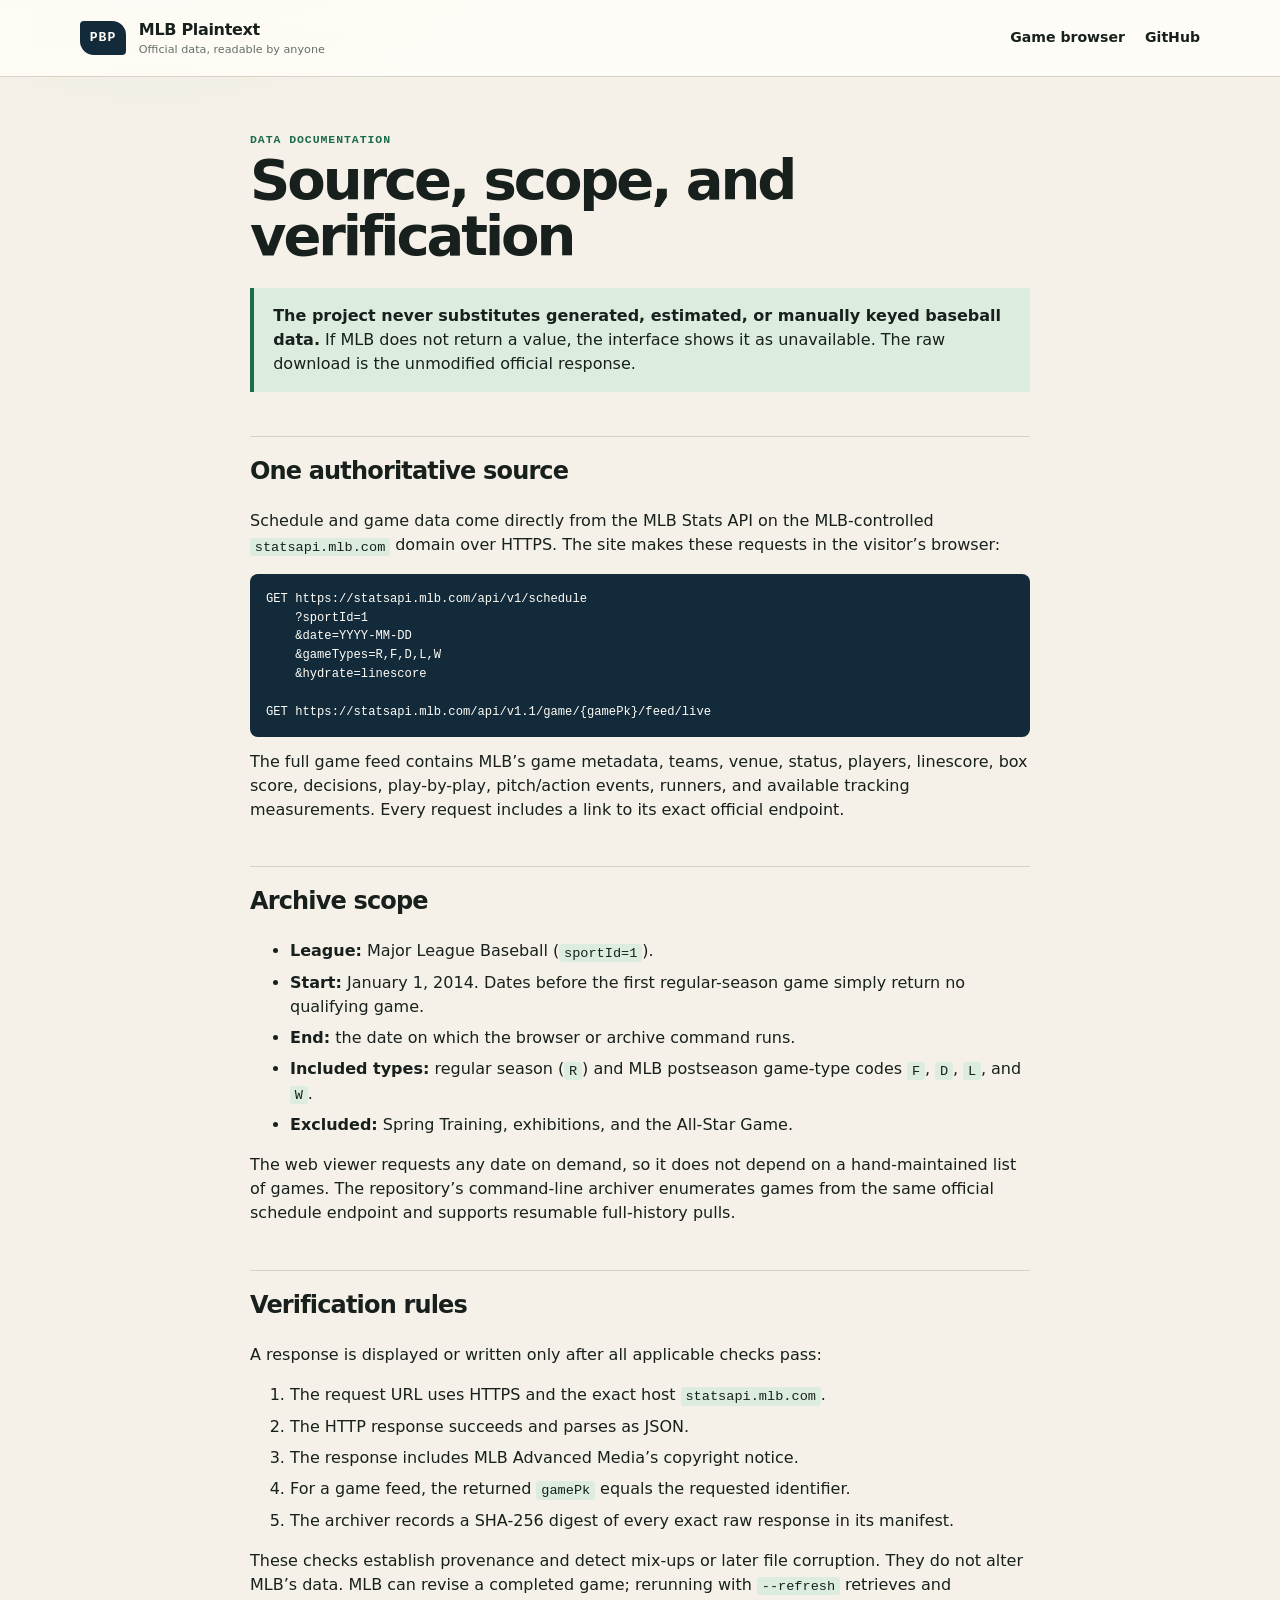
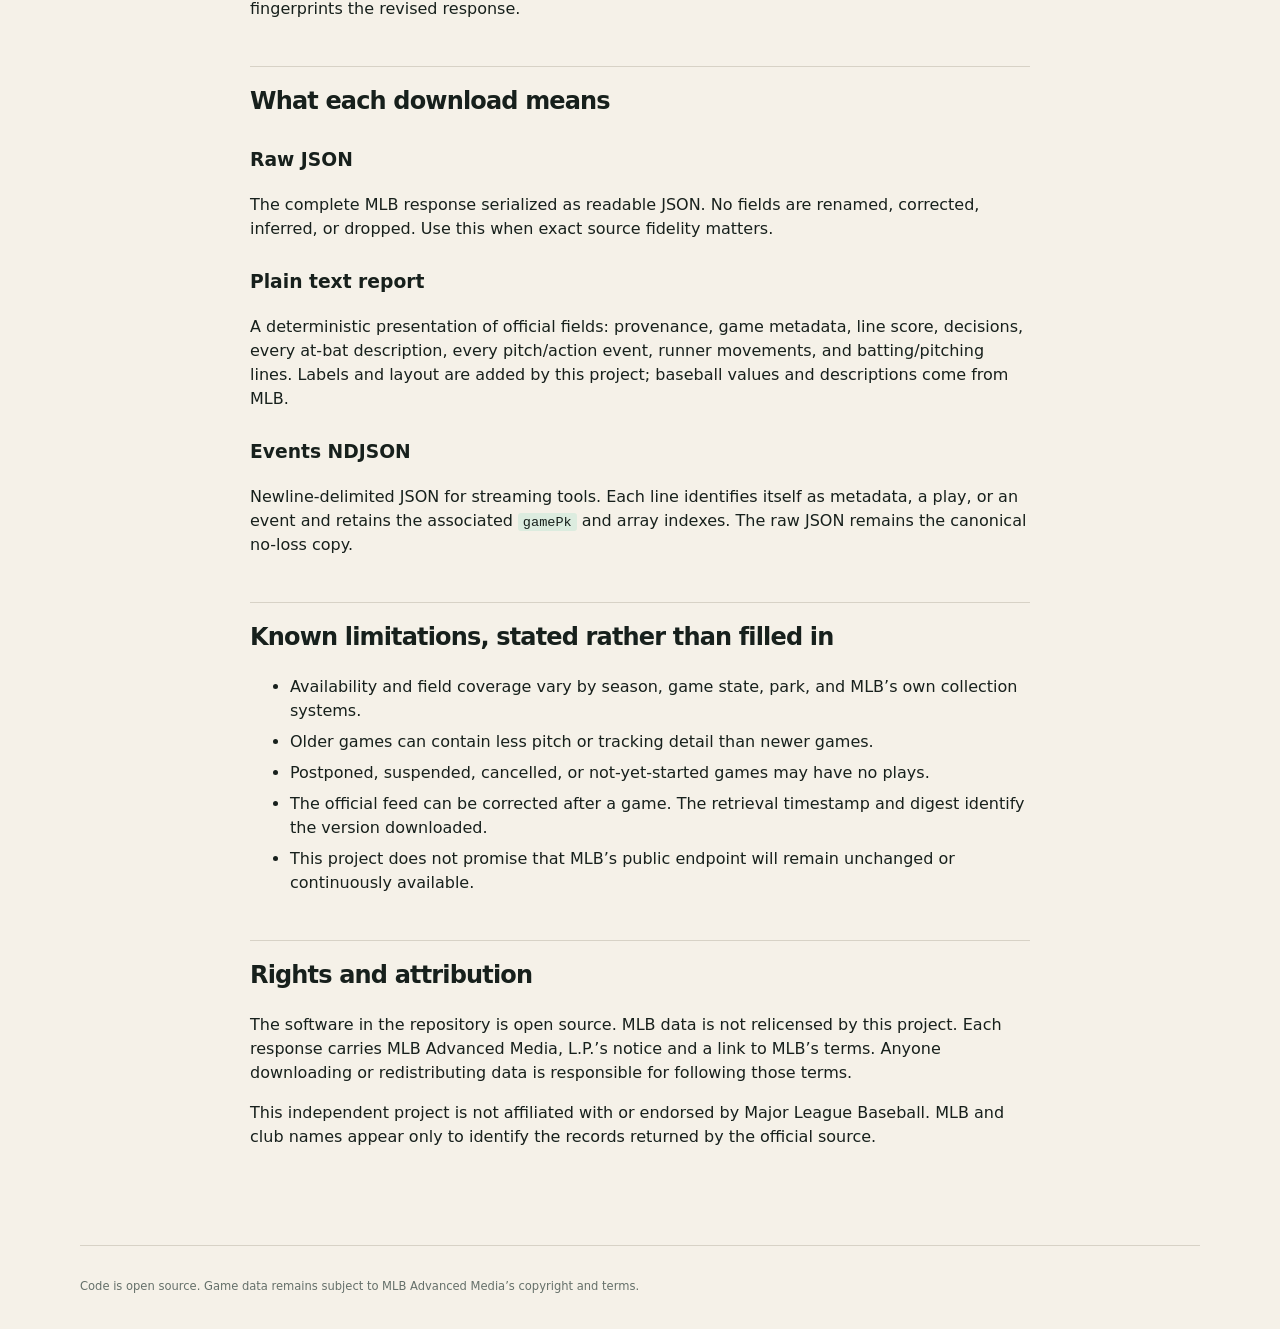
==== docs/methodology.html @ 1ab27d5d "Build verified MLB plaintext archive and Pages app Co-authored-by: arena-agent <297053741+arena-agen" ====
<!DOCTYPE html>
<html lang="en">
<head>
  <meta charset="utf-8">
  <meta name="viewport" content="width=device-width, initial-scale=1">
  <meta name="color-scheme" content="light dark">
  <meta name="description" content="Data provenance, verification, and archive methodology for MLB Plaintext.">
  <title>Data &amp; methodology · MLB Plaintext Archive</title>
  <link rel="stylesheet" href="./css/styles.css">
</head>
<body>
  <a class="skip-link" href="#main">Skip to content</a>
  <header class="site-header">
    <div class="header-inner">
      <a class="brand" href="./">
        <span class="brand-mark" aria-hidden="true">PBP</span>
        <span><strong>MLB Plaintext</strong><small>Official data, readable by anyone</small></span>
      </a>
      <nav aria-label="Primary"><a href="./">Game browser</a><a href="https://github.com/buffedlizard55-lab/MLB-PBP">GitHub</a></nav>
    </div>
  </header>

  <main id="main" class="prose">
    <p class="eyebrow">Data documentation</p>
    <h1>Source, scope, and verification</h1>
    <p class="callout"><strong>The project never substitutes generated, estimated, or manually keyed baseball data.</strong> If MLB does not return a value, the interface shows it as unavailable. The raw download is the unmodified official response.</p>

    <h2 id="source">One authoritative source</h2>
    <p>Schedule and game data come directly from the MLB Stats API on the MLB-controlled <code>statsapi.mlb.com</code> domain over HTTPS. The site makes these requests in the visitor’s browser:</p>
    <pre>GET https://statsapi.mlb.com/api/v1/schedule
    ?sportId=1
    &amp;date=YYYY-MM-DD
    &amp;gameTypes=R,F,D,L,W
    &amp;hydrate=linescore

GET https://statsapi.mlb.com/api/v1.1/game/{gamePk}/feed/live</pre>
    <p>The full game feed contains MLB’s game metadata, teams, venue, status, players, linescore, box score, decisions, play-by-play, pitch/action events, runners, and available tracking measurements. Every request includes a link to its exact official endpoint.</p>

    <h2 id="scope">Archive scope</h2>
    <ul>
      <li><strong>League:</strong> Major League Baseball (<code>sportId=1</code>).</li>
      <li><strong>Start:</strong> January 1, 2014. Dates before the first regular-season game simply return no qualifying game.</li>
      <li><strong>End:</strong> the date on which the browser or archive command runs.</li>
      <li><strong>Included types:</strong> regular season (<code>R</code>) and MLB postseason game-type codes <code>F</code>, <code>D</code>, <code>L</code>, and <code>W</code>.</li>
      <li><strong>Excluded:</strong> Spring Training, exhibitions, and the All-Star Game.</li>
    </ul>
    <p>The web viewer requests any date on demand, so it does not depend on a hand-maintained list of games. The repository’s command-line archiver enumerates games from the same official schedule endpoint and supports resumable full-history pulls.</p>

    <h2 id="verification">Verification rules</h2>
    <p>A response is displayed or written only after all applicable checks pass:</p>
    <ol>
      <li>The request URL uses HTTPS and the exact host <code>statsapi.mlb.com</code>.</li>
      <li>The HTTP response succeeds and parses as JSON.</li>
      <li>The response includes MLB Advanced Media’s copyright notice.</li>
      <li>For a game feed, the returned <code>gamePk</code> equals the requested identifier.</li>
      <li>The archiver records a SHA-256 digest of every exact raw response in its manifest.</li>
    </ol>
    <p>These checks establish provenance and detect mix-ups or later file corruption. They do not alter MLB’s data. MLB can revise a completed game; rerunning with <code>--refresh</code> retrieves and fingerprints the revised response.</p>

    <h2 id="formats">What each download means</h2>
    <h3>Raw JSON</h3>
    <p>The complete MLB response serialized as readable JSON. No fields are renamed, corrected, inferred, or dropped. Use this when exact source fidelity matters.</p>
    <h3>Plain text report</h3>
    <p>A deterministic presentation of official fields: provenance, game metadata, line score, decisions, every at-bat description, every pitch/action event, runner movements, and batting/pitching lines. Labels and layout are added by this project; baseball values and descriptions come from MLB.</p>
    <h3>Events NDJSON</h3>
    <p>Newline-delimited JSON for streaming tools. Each line identifies itself as metadata, a play, or an event and retains the associated <code>gamePk</code> and array indexes. The raw JSON remains the canonical no-loss copy.</p>

    <h2 id="limitations">Known limitations, stated rather than filled in</h2>
    <ul>
      <li>Availability and field coverage vary by season, game state, park, and MLB’s own collection systems.</li>
      <li>Older games can contain less pitch or tracking detail than newer games.</li>
      <li>Postponed, suspended, cancelled, or not-yet-started games may have no plays.</li>
      <li>The official feed can be corrected after a game. The retrieval timestamp and digest identify the version downloaded.</li>
      <li>This project does not promise that MLB’s public endpoint will remain unchanged or continuously available.</li>
    </ul>

    <h2 id="rights">Rights and attribution</h2>
    <p>The software in the repository is open source. MLB data is not relicensed by this project. Each response carries MLB Advanced Media, L.P.’s notice and a link to MLB’s terms. Anyone downloading or redistributing data is responsible for following those terms.</p>
    <p>This independent project is not affiliated with or endorsed by Major League Baseball. MLB and club names appear only to identify the records returned by the official source.</p>
  </main>

  <footer><p>Code is open source. Game data remains subject to MLB Advanced Media’s copyright and terms.</p></footer>
</body>
</html>
---- docs/css/styles.css ----
:root {
  --paper: #f5f1e8;
  --paper-raised: #fffdf7;
  --ink: #17201c;
  --muted: #65706a;
  --line: #d7d2c6;
  --line-strong: #a9aaa3;
  --navy: #132a3a;
  --green: #1c6b4a;
  --green-pale: #dcecdf;
  --red: #a73d30;
  --yellow: #f0bd4c;
  --shadow: 0 12px 32px rgb(19 42 58 / 8%);
  --sans: Inter, ui-sans-serif, system-ui, -apple-system, BlinkMacSystemFont, "Segoe UI", sans-serif;
  --mono: "DM Mono", "SFMono-Regular", Consolas, monospace;
}

@media (prefers-color-scheme: dark) {
  :root {
    --paper: #101512;
    --paper-raised: #18201c;
    --ink: #f3f0e7;
    --muted: #a8b0aa;
    --line: #303a34;
    --line-strong: #536057;
    --navy: #d9e9f2;
    --green: #62bd8e;
    --green-pale: #173728;
    --red: #ef8b7d;
    --yellow: #e6b94e;
    --shadow: 0 12px 32px rgb(0 0 0 / 18%);
  }
}

* { box-sizing: border-box; }
html { scroll-behavior: smooth; }
body {
  margin: 0;
  background:
    radial-gradient(circle at 12% -10%, rgb(28 107 74 / 8%), transparent 28rem),
    var(--paper);
  color: var(--ink);
  font-family: var(--sans);
  line-height: 1.5;
}
button, input { font: inherit; }
a { color: var(--green); text-underline-offset: 3px; }
a:hover { text-decoration-thickness: 2px; }
button:focus-visible, input:focus-visible, a:focus-visible, summary:focus-visible {
  outline: 3px solid var(--yellow);
  outline-offset: 3px;
}

.skip-link {
  position: fixed;
  z-index: 100;
  top: .75rem;
  left: .75rem;
  padding: .65rem 1rem;
  background: var(--ink);
  color: var(--paper);
  transform: translateY(-180%);
}
.skip-link:focus { transform: none; }
.sr-only {
  position: absolute;
  width: 1px;
  height: 1px;
  padding: 0;
  margin: -1px;
  overflow: hidden;
  clip: rect(0, 0, 0, 0);
  white-space: nowrap;
  border: 0;
}

.site-header {
  border-bottom: 1px solid var(--line);
  background: color-mix(in srgb, var(--paper-raised) 88%, transparent);
  backdrop-filter: blur(12px);
}
.header-inner, main, footer {
  width: min(1120px, calc(100% - 2rem));
  margin-inline: auto;
}
.header-inner {
  min-height: 76px;
  display: flex;
  align-items: center;
  justify-content: space-between;
  gap: 2rem;
}
.brand {
  display: inline-flex;
  align-items: center;
  gap: .8rem;
  color: var(--ink);
  text-decoration: none;
  letter-spacing: -.02em;
}
.brand-mark {
  display: grid;
  place-items: center;
  width: 46px;
  height: 34px;
  background: var(--navy);
  color: var(--paper-raised);
  border-radius: 4px 14px 4px 14px;
  font: 700 .82rem var(--mono);
  letter-spacing: .08em;
}
.brand strong, .brand small { display: block; }
.brand small { color: var(--muted); font-size: .7rem; letter-spacing: 0; }
nav { display: flex; gap: 1.25rem; font-size: .88rem; font-weight: 600; }
nav a { color: var(--ink); text-decoration: none; }
nav a:hover { color: var(--green); }

main { min-height: calc(100vh - 220px); padding-block: 3.5rem 5rem; }
.date-toolbar {
  display: flex;
  justify-content: space-between;
  align-items: end;
  gap: 2rem;
  margin-bottom: 1.4rem;
}
.eyebrow {
  margin: 0 0 .35rem;
  color: var(--green);
  font: 600 .72rem var(--mono);
  letter-spacing: .08em;
  text-transform: uppercase;
}
h1, h2, h3, p { margin-top: 0; }
h1 { margin-bottom: 0; font-size: clamp(2rem, 5vw, 3.5rem); line-height: 1; letter-spacing: -.055em; }
h2 { letter-spacing: -.035em; }
.date-controls { display: flex; align-items: center; gap: .5rem; flex-wrap: wrap; }
input[type="date"], input[type="search"] {
  min-height: 42px;
  border: 1px solid var(--line-strong);
  border-radius: 6px;
  background: var(--paper-raised);
  color: var(--ink);
  padding: .55rem .7rem;
}
.button, .icon-button, .text-button {
  min-height: 42px;
  border: 1px solid transparent;
  border-radius: 6px;
  cursor: pointer;
}
.button { padding: .55rem .9rem; font-weight: 700; }
.button-primary { background: var(--green); color: #fff; }
.button-secondary { background: var(--navy); color: var(--paper-raised); }
.icon-button { width: 42px; background: var(--paper-raised); color: var(--ink); border-color: var(--line-strong); }
.text-button { padding: .45rem .5rem; background: transparent; color: var(--green); text-decoration: underline; text-underline-offset: 3px; }
.button:hover, .icon-button:hover { filter: brightness(.93); transform: translateY(-1px); }

.source-banner {
  display: flex;
  align-items: center;
  gap: .65rem;
  padding: .8rem 1rem;
  margin-bottom: 2rem;
  border: 1px solid color-mix(in srgb, var(--green) 30%, var(--line));
  background: var(--green-pale);
  border-radius: 8px;
  font-size: .82rem;
}
.source-banner a { margin-left: auto; white-space: nowrap; }
.verified-dot { width: 9px; height: 9px; flex: none; border-radius: 50%; background: var(--green); box-shadow: 0 0 0 4px color-mix(in srgb, var(--green) 15%, transparent); }

.notice, .empty-state, .loading-card {
  padding: 2rem;
  background: var(--paper-raised);
  border: 1px solid var(--line);
  border-radius: 10px;
}
.notice { margin-bottom: 1rem; border-left: 4px solid var(--red); }
.notice strong { display: block; margin-bottom: .4rem; }
.loading-card { min-height: 180px; display: grid; place-content: center; justify-items: center; color: var(--muted); }
.spinner { width: 28px; height: 28px; border: 3px solid var(--line); border-top-color: var(--green); border-radius: 50%; animation: spin .8s linear infinite; }
@keyframes spin { to { transform: rotate(360deg); } }

.schedule-heading { display: flex; align-items: baseline; justify-content: space-between; gap: 1rem; margin-bottom: 1rem; }
.schedule-heading h2 { margin: 0; font-size: 1.15rem; }
.schedule-heading span { color: var(--muted); font: .75rem var(--mono); }
.game-grid { display: grid; grid-template-columns: repeat(3, 1fr); gap: .8rem; }
.game-card {
  display: block;
  padding: 1rem;
  border: 1px solid var(--line);
  border-radius: 9px;
  background: var(--paper-raised);
  color: var(--ink);
  box-shadow: 0 1px 0 rgb(0 0 0 / 3%);
  text-decoration: none;
  transition: transform .15s ease, border-color .15s ease, box-shadow .15s ease;
}
.game-card:hover { transform: translateY(-2px); border-color: var(--green); box-shadow: var(--shadow); }
.game-card.selected { border: 2px solid var(--green); padding: calc(1rem - 1px); }
.game-status { display: flex; justify-content: space-between; gap: .75rem; margin-bottom: .65rem; color: var(--muted); font: .66rem var(--mono); text-transform: uppercase; letter-spacing: .05em; }
.game-status .live { color: var(--red); font-weight: 700; }
.team-row { display: grid; grid-template-columns: minmax(0, 1fr) auto; gap: 1rem; align-items: center; padding: .28rem 0; font-weight: 700; }
.team-row small { color: var(--muted); font-weight: 400; }
.team-score { font: 500 1.2rem var(--mono); }
.game-meta { margin-top: .65rem; padding-top: .65rem; border-top: 1px solid var(--line); color: var(--muted); font-size: .73rem; }

#game-detail { margin-top: 3rem; scroll-margin-top: 1rem; }
.game-hero {
  position: relative;
  overflow: hidden;
  padding: clamp(1.25rem, 4vw, 2.25rem);
  background: var(--navy);
  color: var(--paper-raised);
  border-radius: 12px 12px 0 0;
}
.game-hero::after {
  content: "";
  position: absolute;
  width: 220px;
  height: 220px;
  right: -80px;
  top: -110px;
  border: 30px solid rgb(255 255 255 / 5%);
  border-radius: 50%;
}
.game-hero-top { display: flex; justify-content: space-between; gap: 2rem; color: color-mix(in srgb, var(--paper-raised) 70%, transparent); font: .72rem var(--mono); }
.matchup { position: relative; z-index: 1; display: grid; grid-template-columns: 1fr auto 1fr; gap: 2rem; align-items: center; margin: 2rem 0 1rem; }
.matchup-team:last-child { text-align: right; }
.team-abbr { display: block; margin-bottom: .35rem; color: var(--yellow); font: 600 .8rem var(--mono); letter-spacing: .12em; }
.team-name { display: block; font-size: clamp(1.25rem, 3.3vw, 2.25rem); line-height: 1.05; letter-spacing: -.045em; }
.team-record { color: color-mix(in srgb, var(--paper-raised) 66%, transparent); font-size: .78rem; }
.final-score { white-space: nowrap; font: 500 clamp(2rem, 6vw, 4.25rem) var(--mono); letter-spacing: -.08em; }
.game-facts { display: flex; flex-wrap: wrap; gap: .6rem 1.3rem; color: color-mix(in srgb, var(--paper-raised) 72%, transparent); font-size: .75rem; }

.detail-shell { border: 1px solid var(--line); border-top: 0; background: var(--paper-raised); border-radius: 0 0 12px 12px; }
.tab-bar { position: sticky; top: 0; z-index: 5; display: flex; overflow-x: auto; border-bottom: 1px solid var(--line); background: var(--paper-raised); }
.tab-button { flex: none; padding: .9rem 1.1rem; border: 0; border-bottom: 3px solid transparent; background: transparent; color: var(--muted); cursor: pointer; font-size: .82rem; font-weight: 700; }
.tab-button[aria-selected="true"] { color: var(--green); border-bottom-color: var(--green); }
.tab-panel { padding: clamp(1rem, 3vw, 2rem); }
.tab-panel[hidden] { display: none; }
.section-title { display: flex; align-items: center; justify-content: space-between; gap: 1rem; margin-bottom: 1rem; }
.section-title h2 { margin: 0; font-size: 1.35rem; }

.table-scroll { overflow-x: auto; border: 1px solid var(--line); border-radius: 7px; }
table { width: 100%; border-collapse: collapse; font: .76rem var(--mono); font-variant-numeric: tabular-nums; }
th, td { padding: .68rem .7rem; border-bottom: 1px solid var(--line); text-align: right; white-space: nowrap; }
th { background: color-mix(in srgb, var(--paper) 72%, var(--paper-raised)); color: var(--muted); font-size: .66rem; letter-spacing: .06em; text-transform: uppercase; }
th:first-child, td:first-child { position: sticky; left: 0; text-align: left; background: var(--paper-raised); }
thead th:first-child { background: color-mix(in srgb, var(--paper) 72%, var(--paper-raised)); }
tbody tr:last-child td { border-bottom: 0; }
.team-total td { font-weight: 700; border-top: 2px solid var(--line-strong); }
.decision-row { display: flex; flex-wrap: wrap; gap: 1rem 2rem; margin: 1rem 0 0; font-size: .82rem; }
.decision-row strong { font-family: var(--mono); color: var(--green); }

.play-tools { display: flex; gap: .6rem; flex-wrap: wrap; margin-bottom: 1.2rem; }
.play-tools input { flex: 1 1 240px; }
.filter-button { background: var(--paper); border: 1px solid var(--line-strong); color: var(--ink); }
.filter-button[aria-pressed="true"] { background: var(--green-pale); border-color: var(--green); color: var(--green); }
.inning { border-top: 2px solid var(--ink); margin-top: 1.8rem; }
.inning-heading { display: flex; justify-content: space-between; align-items: baseline; padding: .7rem 0; }
.inning-heading h3 { margin: 0; font-size: .9rem; text-transform: uppercase; letter-spacing: .06em; }
.inning-heading span { color: var(--muted); font: .72rem var(--mono); }
.play { display: grid; grid-template-columns: 62px minmax(0, 1fr) 76px; gap: .8rem; padding: 1rem 0; border-top: 1px solid var(--line); }
.play-marker, .play-score { font: .68rem var(--mono); color: var(--muted); }
.play-score { text-align: right; color: var(--ink); }
.play-description { margin: 0; font-size: .9rem; }
.play-description.scoring { font-weight: 700; }
.play-subline { display: flex; flex-wrap: wrap; gap: .35rem .8rem; margin-top: .4rem; color: var(--muted); font: .66rem var(--mono); }
.pitch-sequence { letter-spacing: .1em; }
.play details { margin-top: .6rem; }
.play summary { cursor: pointer; color: var(--green); font-size: .72rem; }
.event-list { margin: .6rem 0 0; padding: 0; list-style: none; border-left: 2px solid var(--line); }
.event-list li { padding: .3rem 0 .3rem .7rem; color: var(--muted); font: .67rem/1.5 var(--mono); }
.no-results { padding: 2rem 0; text-align: center; color: var(--muted); }

.box-team { margin-bottom: 2.3rem; }
.box-team h3 { margin-bottom: .65rem; }
.box-team h4 { margin: 1rem 0 .5rem; color: var(--muted); font: 600 .7rem var(--mono); letter-spacing: .08em; text-transform: uppercase; }
.download-grid { display: grid; grid-template-columns: repeat(3, 1fr); gap: .8rem; }
.download-card { padding: 1.15rem; border: 1px solid var(--line); border-radius: 8px; background: var(--paper); }
.download-card h3 { margin-bottom: .3rem; font-size: .95rem; }
.download-card p { min-height: 3.2em; color: var(--muted); font-size: .76rem; }
.download-card button { width: 100%; }
.source-details { margin-top: 1.5rem; padding: 1rem; border: 1px solid var(--line); border-radius: 7px; font: .68rem/1.65 var(--mono); overflow-wrap: anywhere; }
.source-details dt { color: var(--muted); }
.source-details dd { margin: 0 0 .45rem; }

footer { padding-block: 2rem; border-top: 1px solid var(--line); color: var(--muted); font-size: .72rem; }
footer p { margin-bottom: .25rem; }

.prose { max-width: 780px; }
.prose h1 { margin-bottom: 1.5rem; }
.prose h2 { margin-top: 2.8rem; padding-top: 1rem; border-top: 1px solid var(--line); }
.prose h3 { margin-top: 1.7rem; }
.prose code { padding: .1rem .3rem; background: var(--green-pale); border-radius: 3px; font-family: var(--mono); font-size: .85em; }
.prose pre { overflow-x: auto; padding: 1rem; background: var(--navy); color: var(--paper-raised); border-radius: 8px; font: .76rem/1.55 var(--mono); }
.prose li { margin-bottom: .45rem; }
.callout { padding: 1rem 1.2rem; border-left: 4px solid var(--green); background: var(--green-pale); }

@media (max-width: 820px) {
  .game-grid { grid-template-columns: repeat(2, 1fr); }
  .date-toolbar { align-items: start; flex-direction: column; }
  .matchup { gap: 1rem; }
  .download-grid { grid-template-columns: 1fr; }
}
@media (max-width: 560px) {
  .header-inner { align-items: flex-start; padding-block: 1rem; }
  .brand small { display: none; }
  nav { flex-direction: column; gap: .2rem; align-items: end; }
  main { padding-top: 2rem; }
  .date-controls { display: grid; width: 100%; grid-template-columns: 42px 1fr 42px; }
  .date-controls input { width: 100%; }
  .date-controls .button { grid-column: span 2; }
  .game-grid { grid-template-columns: 1fr; }
  .source-banner { align-items: flex-start; flex-wrap: wrap; }
  .source-banner a { margin-left: 1.65rem; }
  .matchup { grid-template-columns: 1fr auto; }
  .matchup-team:last-child { grid-column: 1; grid-row: 2; text-align: left; }
  .final-score { grid-column: 2; grid-row: 1 / span 2; }
  .game-hero-top { flex-direction: column; gap: .25rem; }
  .play { grid-template-columns: 48px minmax(0, 1fr); }
  .play-score { grid-column: 2; text-align: left; }
}

@media print {
  .site-header, .date-toolbar, .source-banner, #schedule, .tab-bar, footer, .play-tools, .download-grid { display: none !important; }
  body, .detail-shell, .game-hero { background: white; color: black; }
  main { width: 100%; padding: 0; }
  #game-detail { margin: 0; }
  .tab-panel { display: block !important; padding: 1rem 0; }
  .play { break-inside: avoid; }
}
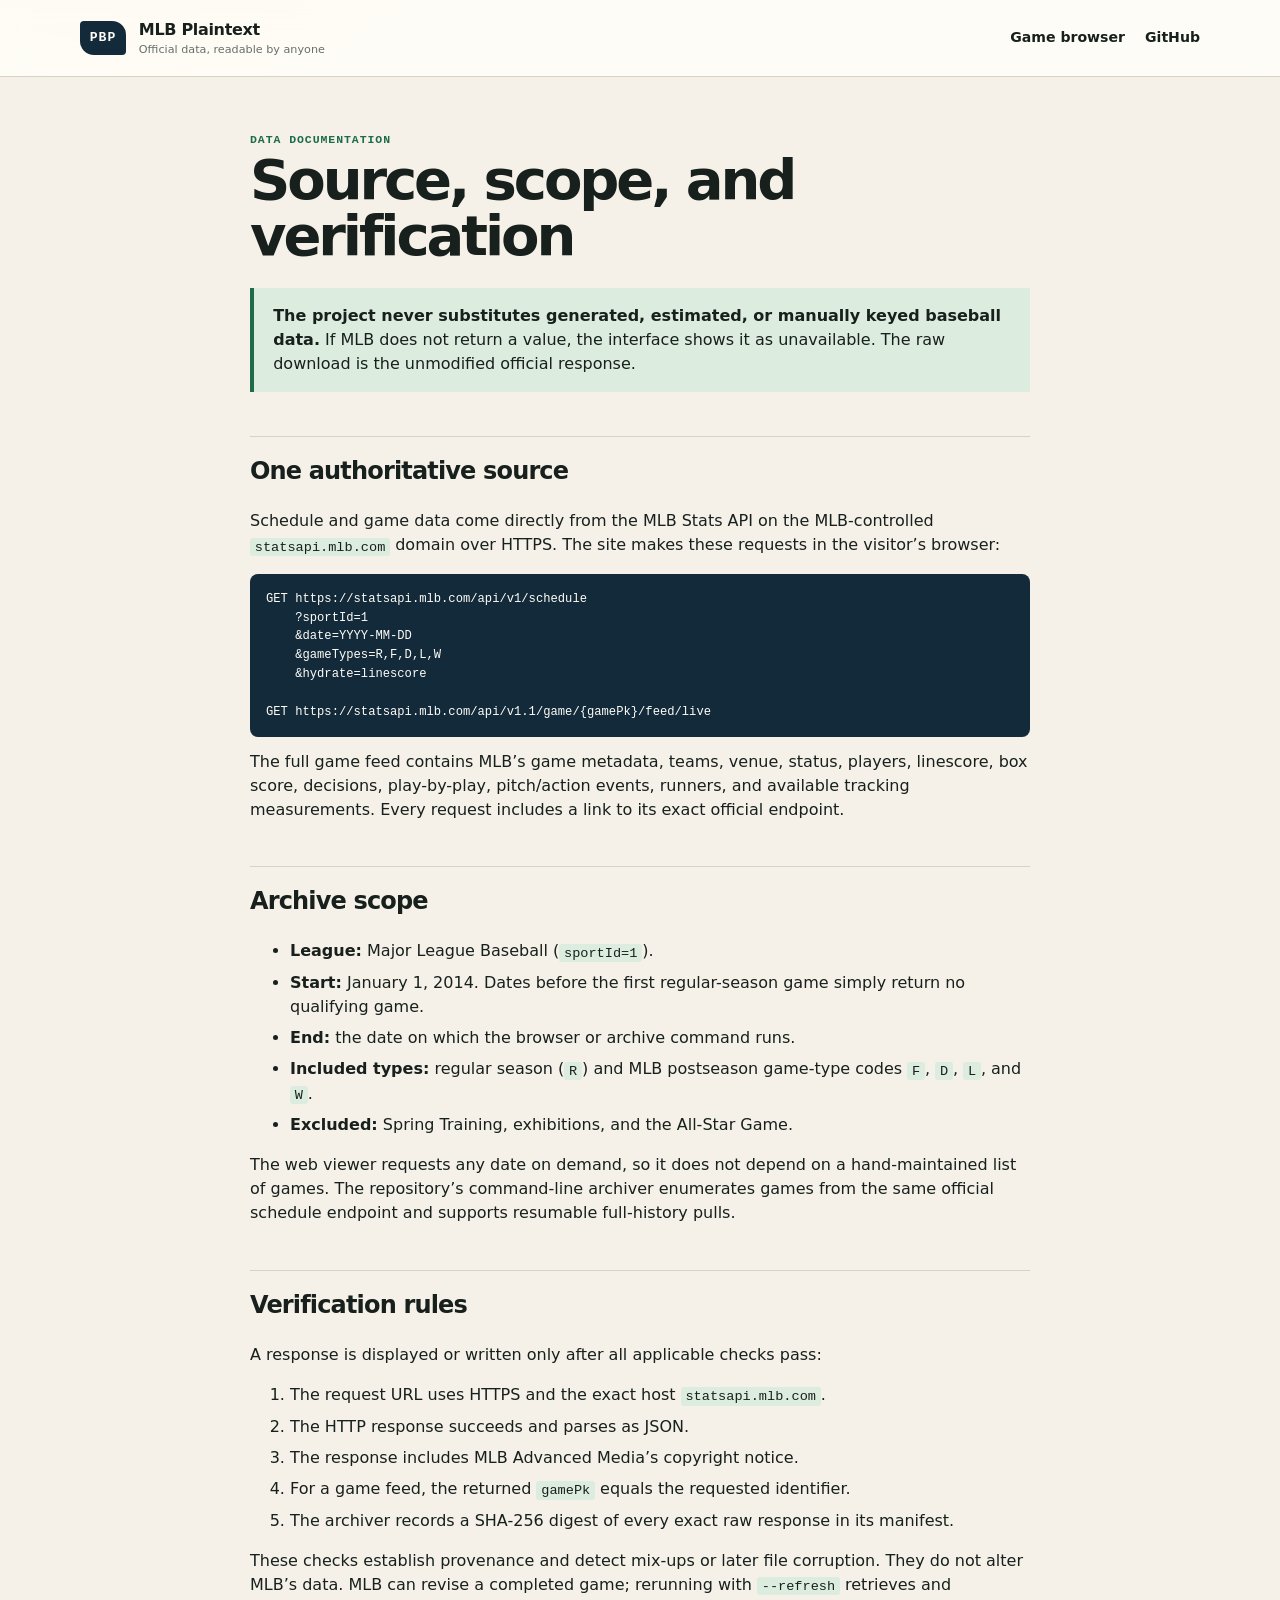
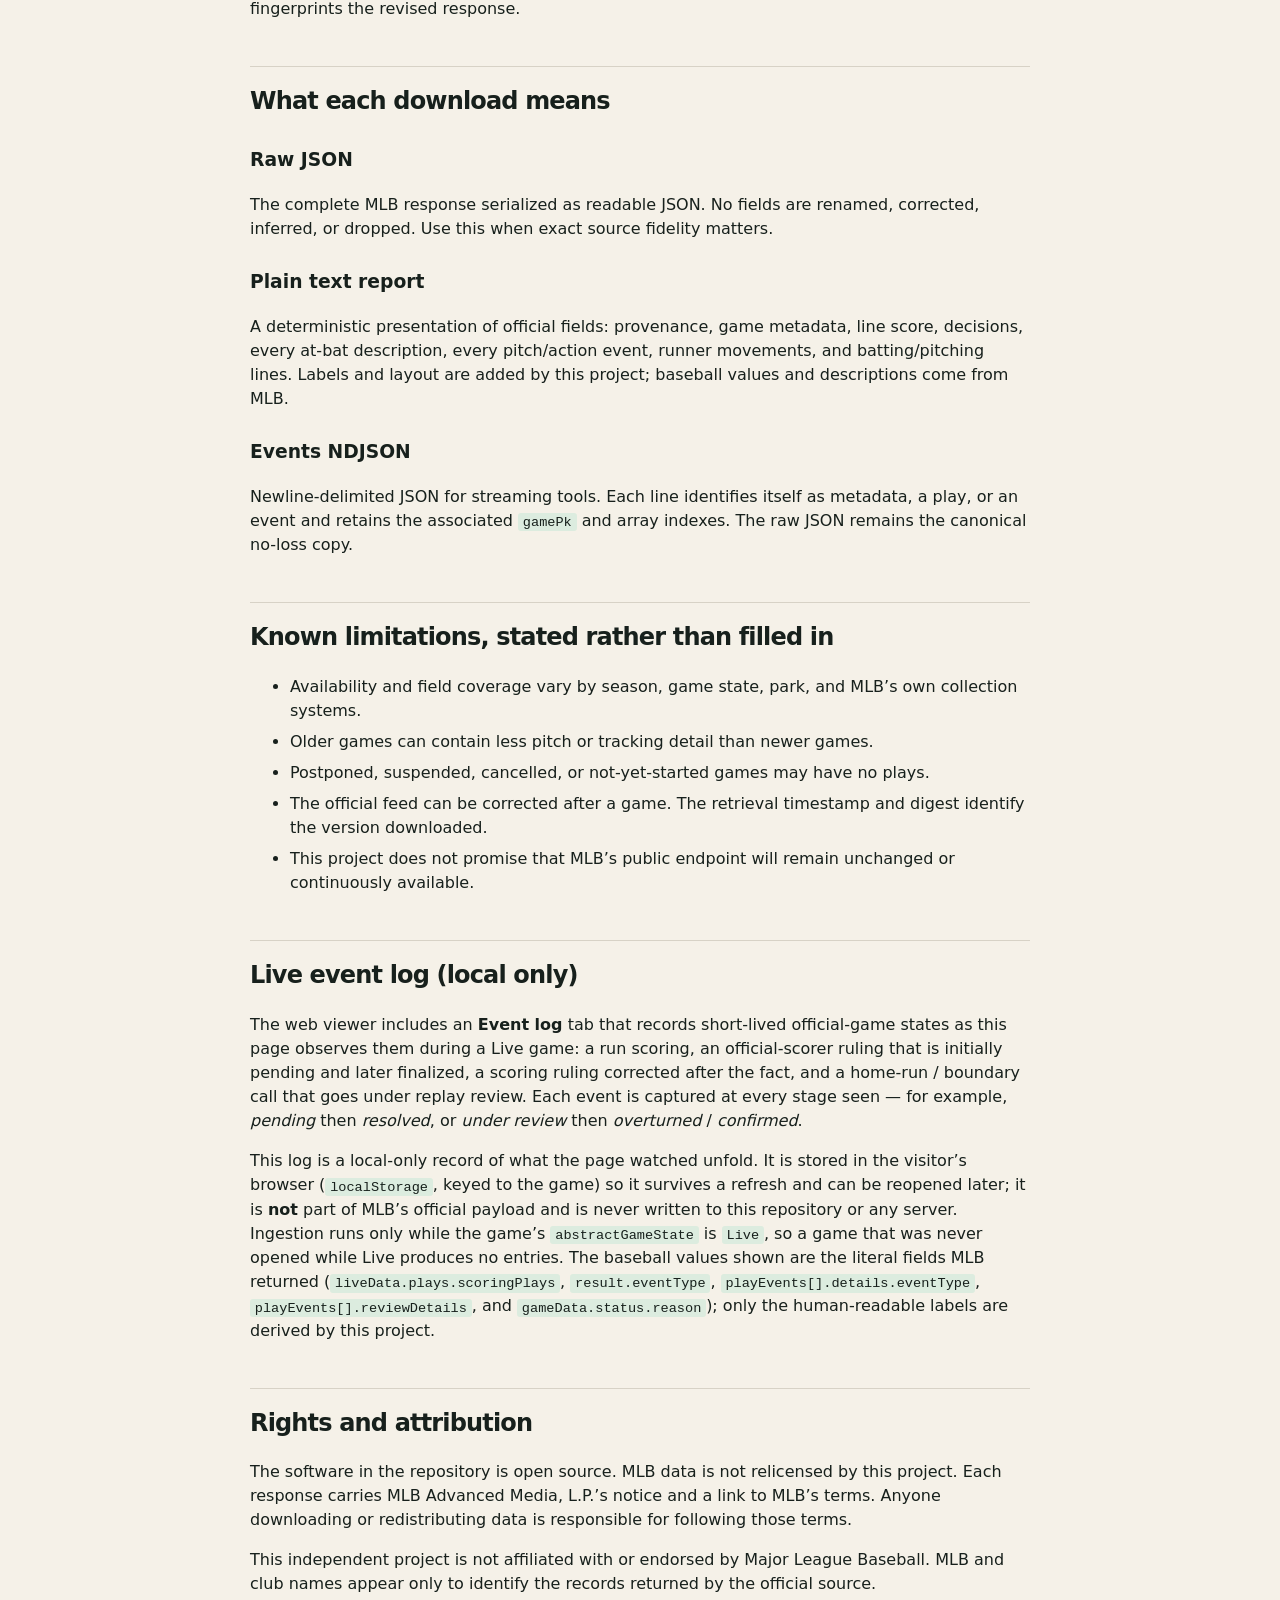
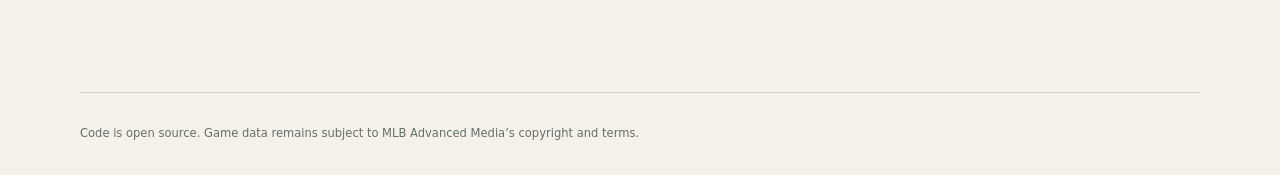
==== commit ba76c592: "Add local Event log for transient official-game events While a game is Live, the viewer now records " ====
--- a/docs/methodology.html
+++ b/docs/methodology.html
@@ -74,6 +74,10 @@
       <li>This project does not promise that MLB’s public endpoint will remain unchanged or continuously available.</li>
     </ul>
 
+    <h2 id="event-log">Live event log (local only)</h2>
+    <p>The web viewer includes an <strong>Event log</strong> tab that records short-lived official-game states as this page observes them during a Live game: a run scoring, an official-scorer ruling that is initially pending and later finalized, a scoring ruling corrected after the fact, and a home-run / boundary call that goes under replay review. Each event is captured at every stage seen — for example, <em>pending</em> then <em>resolved</em>, or <em>under review</em> then <em>overturned</em> / <em>confirmed</em>.</p>
+    <p>This log is a local-only record of what the page watched unfold. It is stored in the visitor’s browser (<code>localStorage</code>, keyed to the game) so it survives a refresh and can be reopened later; it is <strong>not</strong> part of MLB’s official payload and is never written to this repository or any server. Ingestion runs only while the game’s <code>abstractGameState</code> is <code>Live</code>, so a game that was never opened while Live produces no entries. The baseball values shown are the literal fields MLB returned (<code>liveData.plays.scoringPlays</code>, <code>result.eventType</code>, <code>playEvents[].details.eventType</code>, <code>playEvents[].reviewDetails</code>, and <code>gameData.status.reason</code>); only the human-readable labels are derived by this project.</p>
+
     <h2 id="rights">Rights and attribution</h2>
     <p>The software in the repository is open source. MLB data is not relicensed by this project. Each response carries MLB Advanced Media, L.P.’s notice and a link to MLB’s terms. Anyone downloading or redistributing data is responsible for following those terms.</p>
     <p>This independent project is not affiliated with or endorsed by Major League Baseball. MLB and club names appear only to identify the records returned by the official source.</p>
--- a/docs/css/styles.css
+++ b/docs/css/styles.css
@@ -286,6 +286,39 @@
 .source-details dt { color: var(--muted); }
 .source-details dd { margin: 0 0 .45rem; }
 
+.log-intro { margin-bottom: 1.2rem; }
+.log-intro-row { display: flex; align-items: center; justify-content: space-between; gap: 1rem; }
+.log-intro h3 { margin: 0; font-size: 1.2rem; }
+.log-note { color: var(--muted); font-size: .78rem; margin: .35rem 0 0; }
+.log-list { display: grid; gap: .8rem; }
+.log-entry { padding: 1rem 1.1rem; border: 1px solid var(--line); border-radius: 9px; background: var(--paper); }
+.log-entry[data-category="boundary"] { border-left: 4px solid var(--navy); }
+.log-entry[data-category="pending"] { border-left: 4px solid var(--yellow); }
+.log-entry[data-category="ruling"] { border-left: 4px solid var(--green); }
+.log-entry[data-category="score"] { border-left: 4px solid var(--red); }
+.log-entry-head { display: flex; align-items: center; gap: .6rem; flex-wrap: wrap; }
+.log-title { margin: 0; font-size: .95rem; }
+.log-chip {
+  font: 600 .66rem var(--mono);
+  letter-spacing: .05em;
+  text-transform: uppercase;
+  padding: .2rem .5rem;
+  border-radius: 999px;
+  border: 1px solid var(--line-strong);
+  color: var(--muted);
+  white-space: nowrap;
+}
+.log-chip-score { background: color-mix(in srgb, var(--red) 14%, var(--paper-raised)); color: var(--red); border-color: color-mix(in srgb, var(--red) 35%, var(--line)); }
+.log-chip-ruling { background: color-mix(in srgb, var(--green) 14%, var(--paper-raised)); color: var(--green); border-color: color-mix(in srgb, var(--green) 35%, var(--line)); }
+.log-chip-pending { background: color-mix(in srgb, var(--yellow) 22%, var(--paper-raised)); color: color-mix(in srgb, var(--yellow) 70%, var(--ink)); border-color: color-mix(in srgb, var(--yellow) 50%, var(--line)); }
+.log-chip-boundary { background: color-mix(in srgb, var(--navy) 14%, var(--paper-raised)); color: var(--navy); border-color: color-mix(in srgb, var(--navy) 35%, var(--line)); }
+.log-meta { margin: .5rem 0 0; color: var(--muted); font: .72rem var(--mono); }
+.log-timeline { list-style: none; margin: .7rem 0 0; padding: 0; display: grid; gap: .35rem; }
+.log-stage { display: grid; grid-template-columns: auto auto 1fr; gap: .3rem .7rem; align-items: baseline; }
+.log-stage-label { font-weight: 700; color: var(--green); }
+.log-stage-time { color: var(--muted); font: .68rem var(--mono); white-space: nowrap; }
+.log-stage-detail { color: var(--ink); font-size: .76rem; grid-column: 1 / -1; }
+
 footer { padding-block: 2rem; border-top: 1px solid var(--line); color: var(--muted); font-size: .72rem; }
 footer p { margin-bottom: .25rem; }
 
